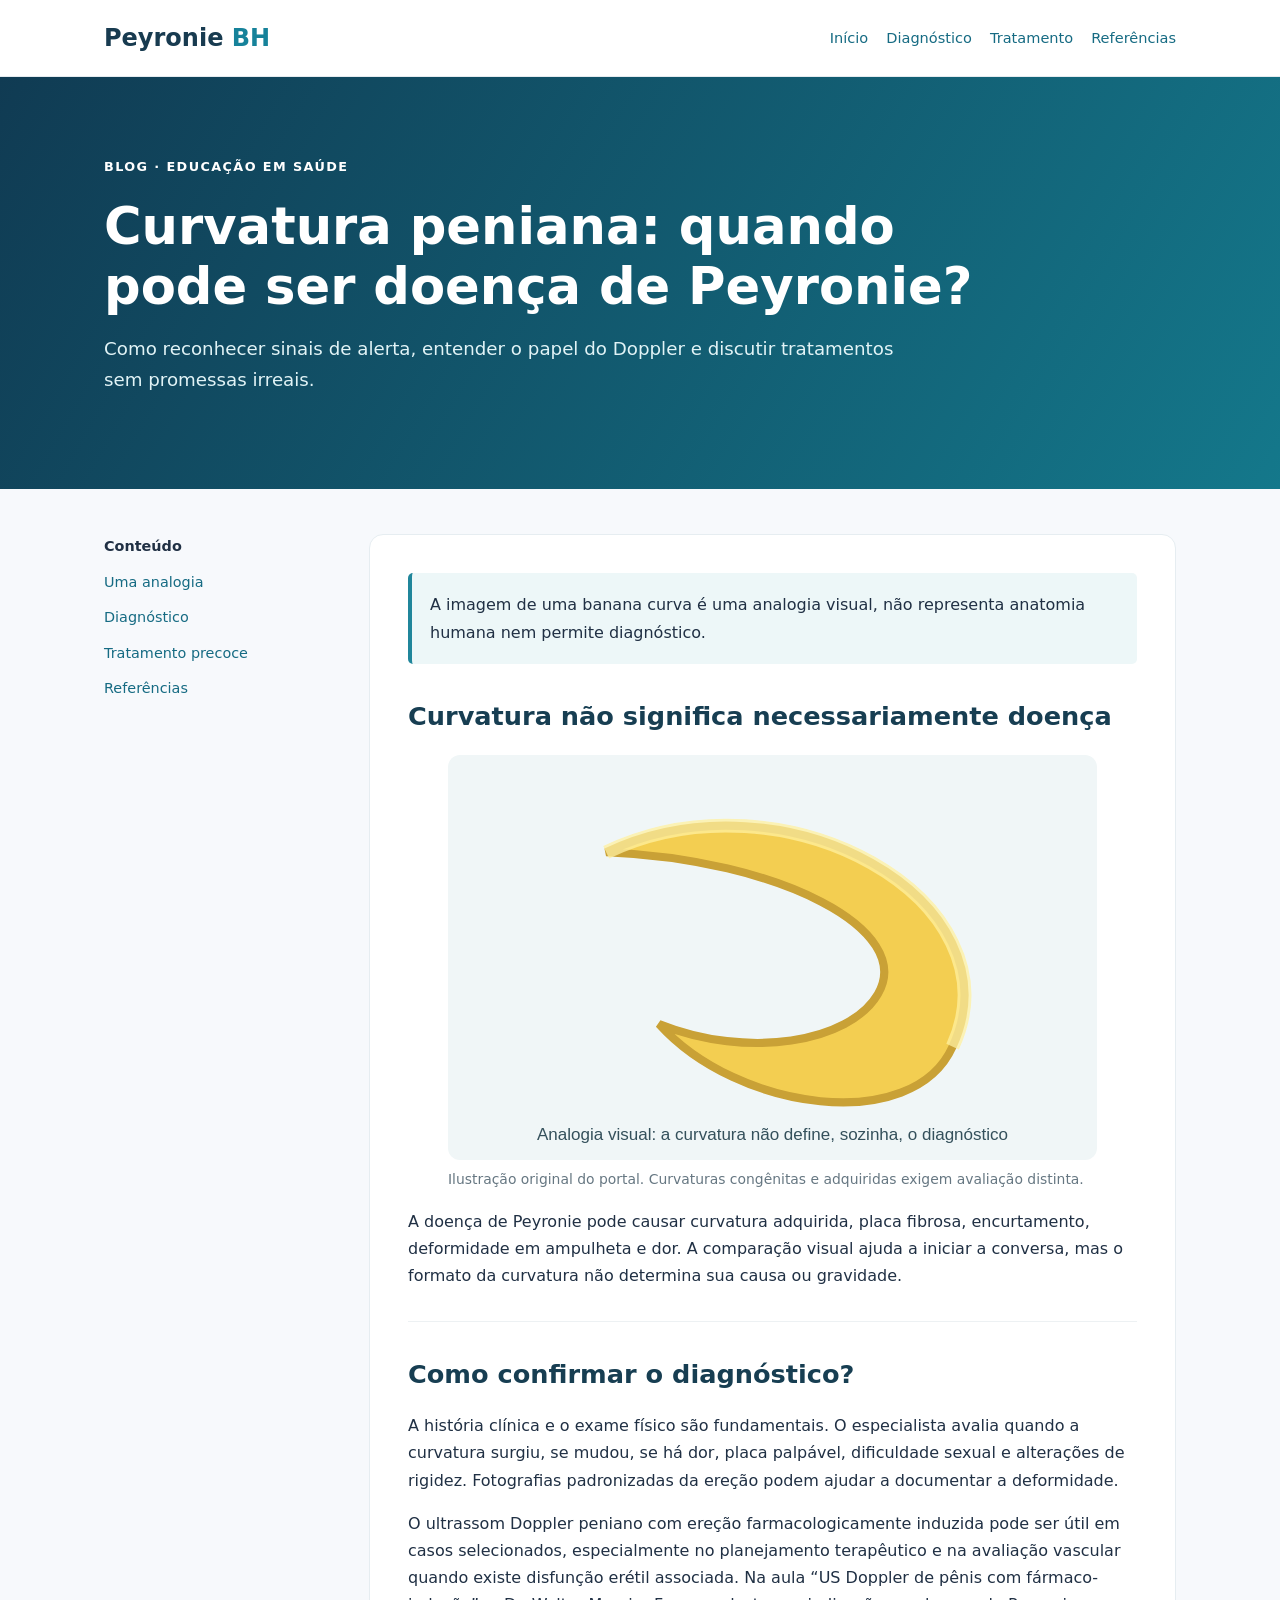
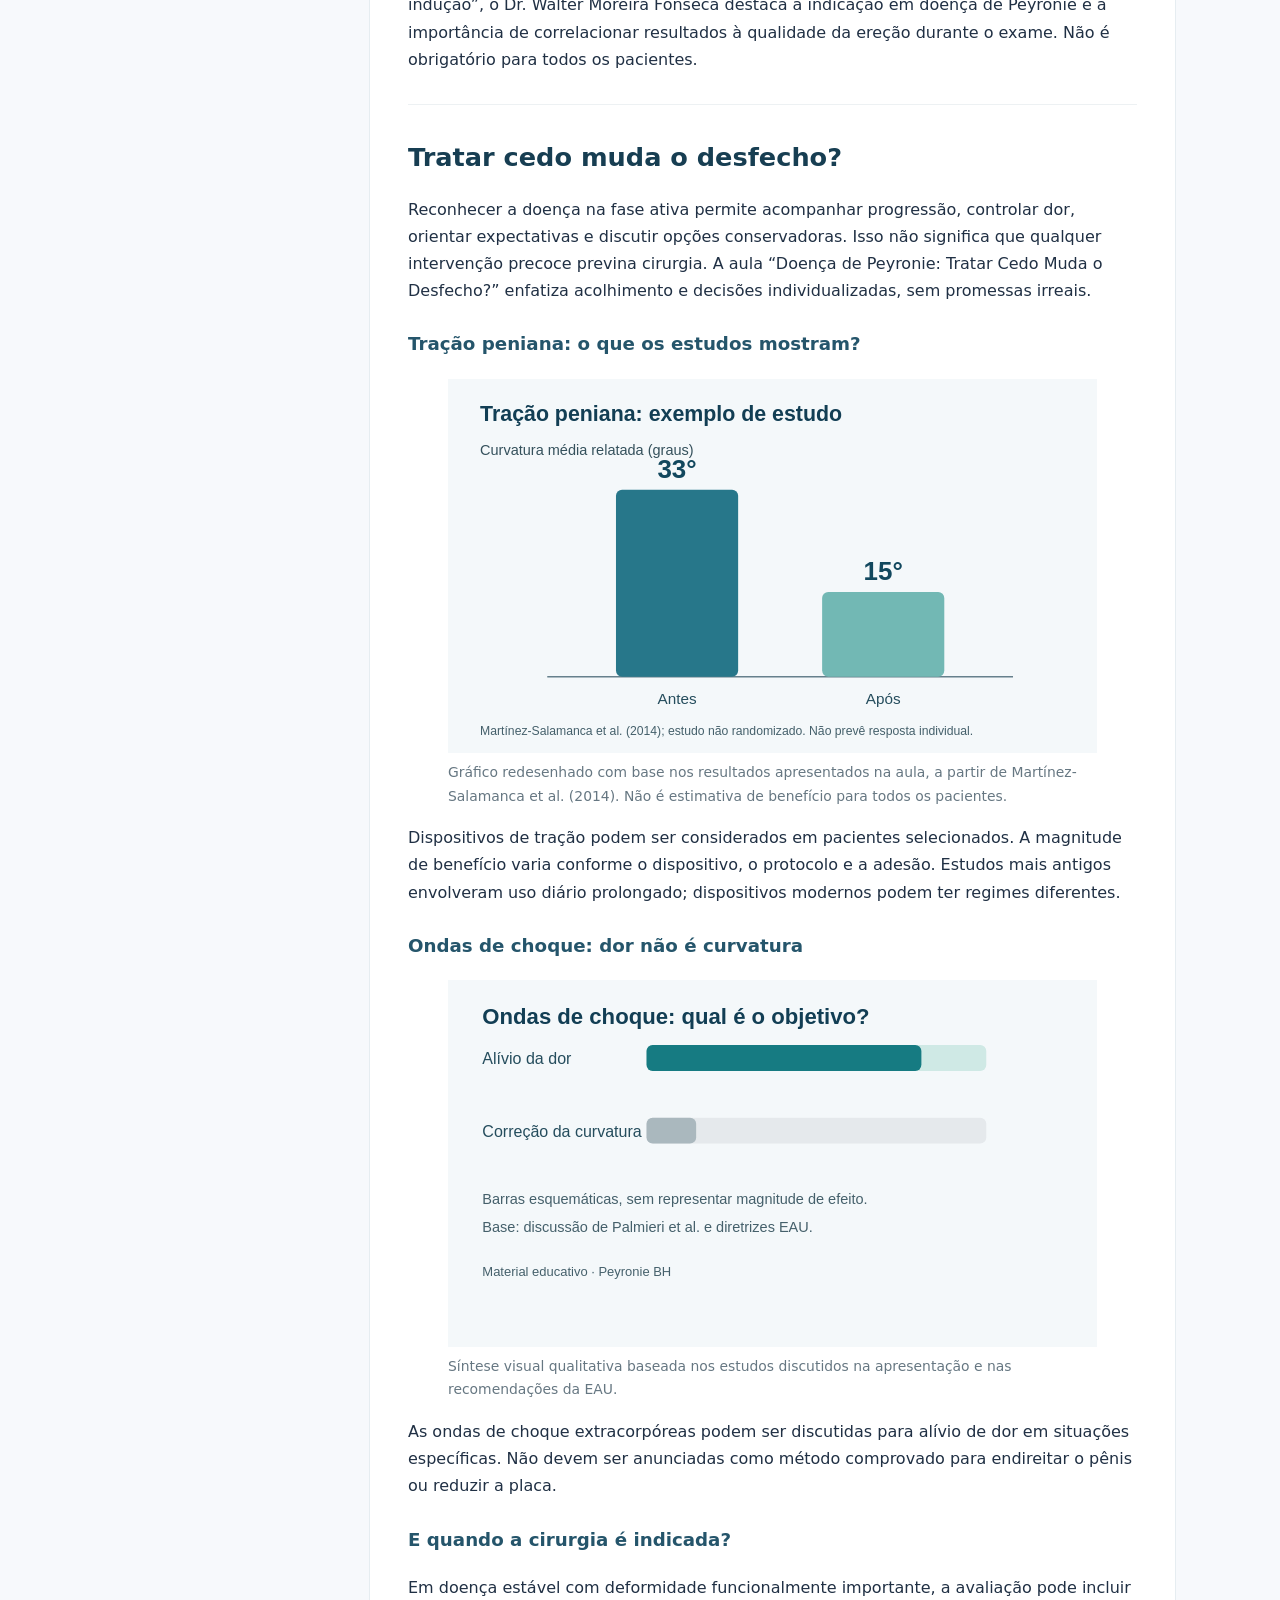
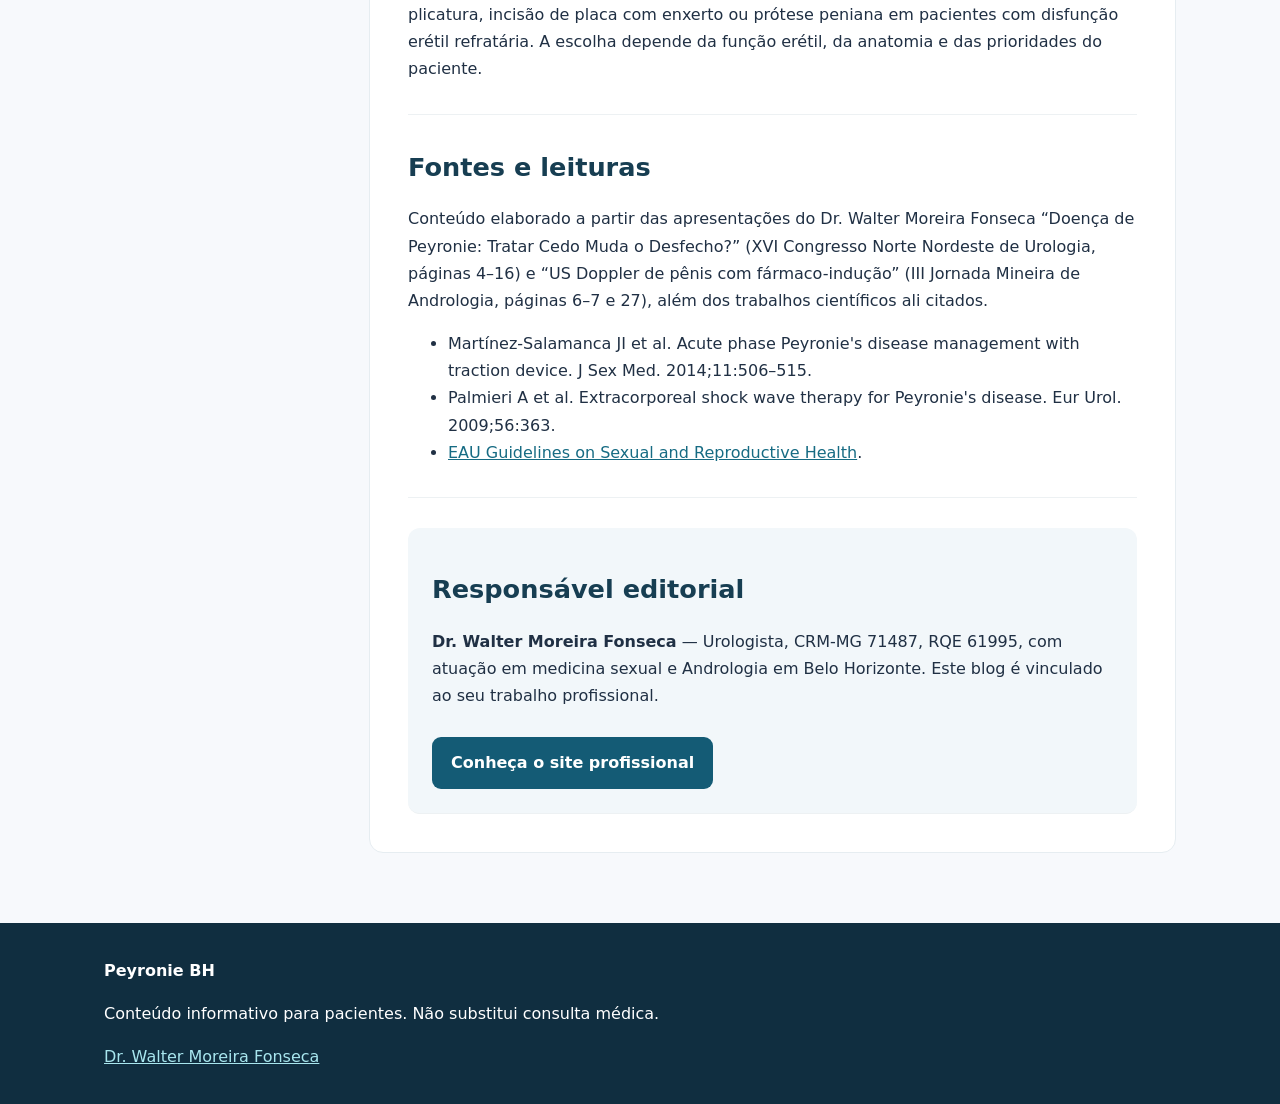
==== blog/curvatura-peniana-peyronie/index.html @ bf027ef2 "Adicionar conteúdo ilustrado Peyronie BH: blog/curvatura-peniana-peyronie/index.html" ====
<!doctype html><html lang="pt-BR"><head><meta charset="utf-8"><meta name="viewport" content="width=device-width,initial-scale=1"><title>Curvatura peniana: quando suspeitar de Peyronie? | Peyronie BH</title><meta name="description" content="Entenda quando a curvatura peniana pode indicar doença de Peyronie, como é o diagnóstico e quais tratamentos têm evidência."><link rel="canonical" href="https://wmfonseca0310-prog.github.io/peyroniebh/blog/curvatura-peniana-peyronie/"><link rel="stylesheet" href="../../style.css"></head><body><header><div class="wrap top"><a class="brand" href="../../">Peyronie <span>BH</span></a><nav><a href="../../">Início</a><a href="#diagnostico">Diagnóstico</a><a href="#tratamento">Tratamento</a><a href="#referencias">Referências</a></nav></div></header><main><section class="hero"><div class="wrap"><span class="eyebrow">BLOG · EDUCAÇÃO EM SAÚDE</span><h1>Curvatura peniana: quando pode ser doença de Peyronie?</h1><p>Como reconhecer sinais de alerta, entender o papel do Doppler e discutir tratamentos sem promessas irreais.</p></div></section><div class="wrap layout"><aside><strong>Conteúdo</strong><a href="#analogia">Uma analogia</a><a href="#diagnostico">Diagnóstico</a><a href="#tratamento">Tratamento precoce</a><a href="#referencias">Referências</a></aside><article><div class="notice">A imagem de uma banana curva é uma analogia visual, não representa anatomia humana nem permite diagnóstico.</div><section id="analogia"><h2>Curvatura não significa necessariamente doença</h2><figure><img style="width:100%;height:auto;border-radius:12px" src="../../assets/curvatura-ilustrativa.svg" alt="Ilustração de banana curva usada como analogia educativa para curvatura peniana" loading="lazy"><figcaption class="muted">Ilustração original do portal. Curvaturas congênitas e adquiridas exigem avaliação distinta.</figcaption></figure><p>A doença de Peyronie pode causar curvatura adquirida, placa fibrosa, encurtamento, deformidade em ampulheta e dor. A comparação visual ajuda a iniciar a conversa, mas o formato da curvatura não determina sua causa ou gravidade.</p></section><section id="diagnostico"><h2>Como confirmar o diagnóstico?</h2><p>A história clínica e o exame físico são fundamentais. O especialista avalia quando a curvatura surgiu, se mudou, se há dor, placa palpável, dificuldade sexual e alterações de rigidez. Fotografias padronizadas da ereção podem ajudar a documentar a deformidade.</p><p>O ultrassom Doppler peniano com ereção farmacologicamente induzida pode ser útil em casos selecionados, especialmente no planejamento terapêutico e na avaliação vascular quando existe disfunção erétil associada. Na aula “US Doppler de pênis com fármaco-indução”, o Dr. Walter Moreira Fonseca destaca a indicação em doença de Peyronie e a importância de correlacionar resultados à qualidade da ereção durante o exame. Não é obrigatório para todos os pacientes.</p></section><section id="tratamento"><h2>Tratar cedo muda o desfecho?</h2><p>Reconhecer a doença na fase ativa permite acompanhar progressão, controlar dor, orientar expectativas e discutir opções conservadoras. Isso não significa que qualquer intervenção precoce previna cirurgia. A aula “Doença de Peyronie: Tratar Cedo Muda o Desfecho?” enfatiza acolhimento e decisões individualizadas, sem promessas irreais.</p><h3>Tração peniana: o que os estudos mostram?</h3><figure><img style="width:100%;height:auto" src="../../assets/grafico-tracao.svg" alt="Gráfico de estudo prospectivo não randomizado: curvatura média de 33 graus antes e 15 graus depois de protocolo de tração" loading="lazy"><figcaption class="muted">Gráfico redesenhado com base nos resultados apresentados na aula, a partir de Martínez-Salamanca et al. (2014). Não é estimativa de benefício para todos os pacientes.</figcaption></figure><p>Dispositivos de tração podem ser considerados em pacientes selecionados. A magnitude de benefício varia conforme o dispositivo, o protocolo e a adesão. Estudos mais antigos envolveram uso diário prolongado; dispositivos modernos podem ter regimes diferentes.</p><h3>Ondas de choque: dor não é curvatura</h3><figure><img style="width:100%;height:auto" src="../../assets/grafico-ondas-choque.svg" alt="Gráfico esquemático destacando evidência para alívio da dor, mas não para correção da curvatura por ondas de choque" loading="lazy"><figcaption class="muted">Síntese visual qualitativa baseada nos estudos discutidos na apresentação e nas recomendações da EAU.</figcaption></figure><p>As ondas de choque extracorpóreas podem ser discutidas para alívio de dor em situações específicas. Não devem ser anunciadas como método comprovado para endireitar o pênis ou reduzir a placa.</p><h3>E quando a cirurgia é indicada?</h3><p>Em doença estável com deformidade funcionalmente importante, a avaliação pode incluir plicatura, incisão de placa com enxerto ou prótese peniana em pacientes com disfunção erétil refratária. A escolha depende da função erétil, da anatomia e das prioridades do paciente.</p></section><section id="referencias"><h2>Fontes e leituras</h2><p>Conteúdo elaborado a partir das apresentações do Dr. Walter Moreira Fonseca “Doença de Peyronie: Tratar Cedo Muda o Desfecho?” (XVI Congresso Norte Nordeste de Urologia, páginas 4–16) e “US Doppler de pênis com fármaco-indução” (III Jornada Mineira de Andrologia, páginas 6–7 e 27), além dos trabalhos científicos ali citados.</p><ul><li>Martínez-Salamanca JI et al. Acute phase Peyronie's disease management with traction device. J Sex Med. 2014;11:506–515.</li><li>Palmieri A et al. Extracorporeal shock wave therapy for Peyronie's disease. Eur Urol. 2009;56:363.</li><li><a href="https://uroweb.org/guidelines/sexual-and-reproductive-health">EAU Guidelines on Sexual and Reproductive Health</a>.</li></ul></section><section class="author"><h2>Responsável editorial</h2><p><strong>Dr. Walter Moreira Fonseca</strong> — Urologista, CRM-MG 71487, RQE 61995, com atuação em medicina sexual e Andrologia em Belo Horizonte. Este blog é vinculado ao seu trabalho profissional.</p><a class="btn" href="https://drwalterfonsecaandrologia.com.br/">Conheça o site profissional</a></section></article></div></main><footer><div class="wrap"><strong>Peyronie BH</strong><p>Conteúdo informativo para pacientes. Não substitui consulta médica.</p><a href="https://drwalterfonsecaandrologia.com.br/">Dr. Walter Moreira Fonseca</a></div></footer></body></html>
---- style.css ----
:root{font-family:Inter,system-ui,-apple-system,Segoe UI,sans-serif;color:#203044;background:#f7f9fc;line-height:1.7}*{box-sizing:border-box}body{margin:0}a{color:#166b83}header{background:white;border-bottom:1px solid #e5ebef;position:sticky;top:0;z-index:3}.wrap{max-width:1120px;margin:auto;padding:0 24px}.top{display:flex;align-items:center;justify-content:space-between;gap:20px;min-height:76px}.brand{font-size:1.5rem;font-weight:800;text-decoration:none;color:#183b50}.brand span{color:#16829a}nav{display:flex;gap:18px;flex-wrap:wrap}nav a{text-decoration:none;font-size:.91rem}.hero{background:linear-gradient(120deg,#103b53,#14788b);color:white;padding:75px 0}.hero .wrap{max-width:1120px}.hero h1{font-size:clamp(2rem,4vw,3.3rem);line-height:1.16;max-width:900px;margin:18px 0}.hero p{max-width:800px;font-size:1.14rem;color:#e1f3f6}.eyebrow{font-size:.8rem;letter-spacing:.11em;font-weight:700}.btn{display:inline-block;background:#fff;color:#12516a;text-decoration:none;padding:12px 19px;border-radius:9px;font-weight:700;margin-top:12px}.layout{display:grid;grid-template-columns:215px minmax(0,1fr);gap:50px;padding-top:45px;padding-bottom:70px}aside{align-self:start;position:sticky;top:100px;display:grid;gap:11px;font-size:.9rem}aside a{text-decoration:none}article{background:white;border:1px solid #e6edf1;border-radius:14px;padding:38px}article section{padding-top:15px;padding-bottom:15px;border-bottom:1px solid #edf1f3}h2{font-size:1.6rem;line-height:1.3;color:#173e52}h3{font-size:1.14rem;color:#25556b;margin-top:25px}.notice{background:#edf7f8;border-left:4px solid #20869b;padding:18px;border-radius:5px}.author{background:#f2f7fa;padding:24px!important;border-radius:12px;margin-top:30px}.author .btn{background:#145b75;color:white}.muted{color:#667782;font-size:.87rem}footer{background:#102e40;color:white;padding:34px 0}footer a{color:#a8e6ee}@media(max-width:760px){nav{gap:9px}nav a{font-size:.8rem}.layout{display:block;padding-top:22px}aside{position:static;display:flex;flex-wrap:wrap;margin-bottom:20px;gap:12px}article{padding:21px}.hero{padding:45px 0}.top{align-items:flex-start;padding-top:15px;padding-bottom:15px;flex-direction:column}}
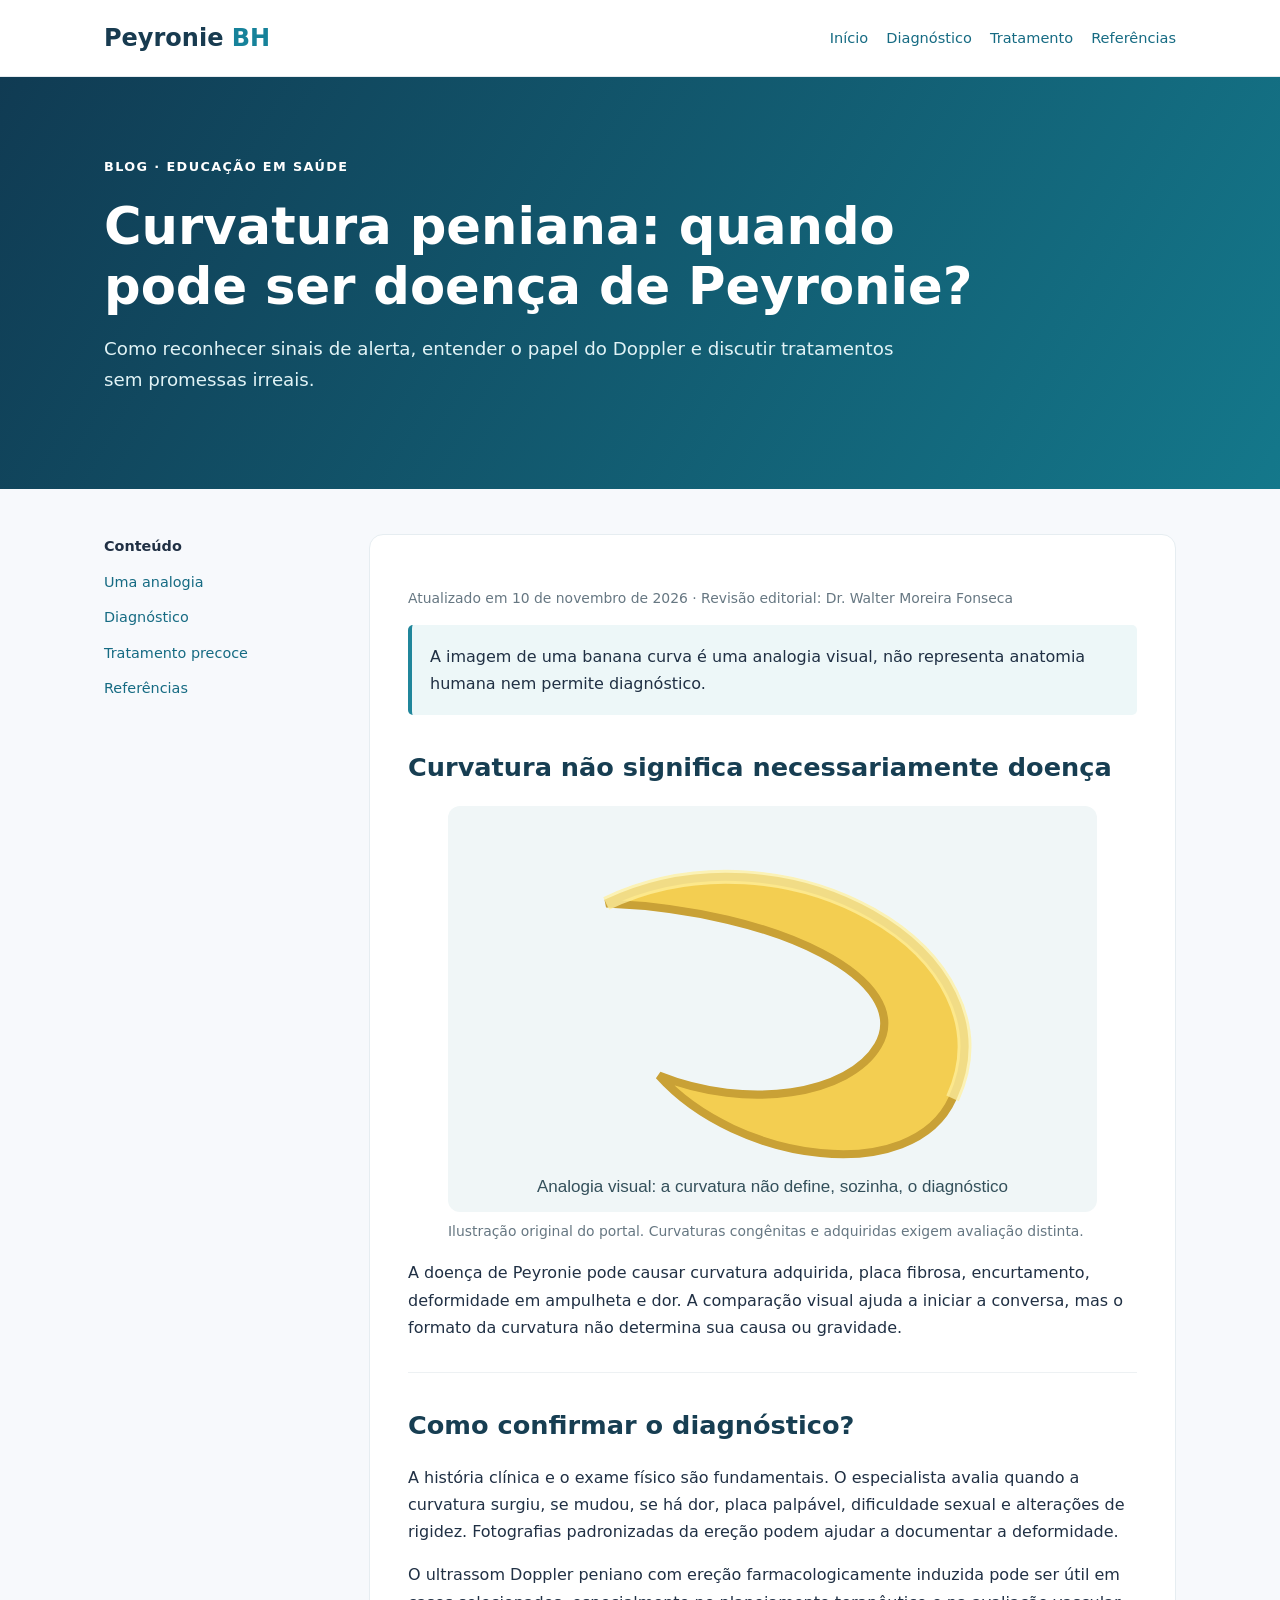
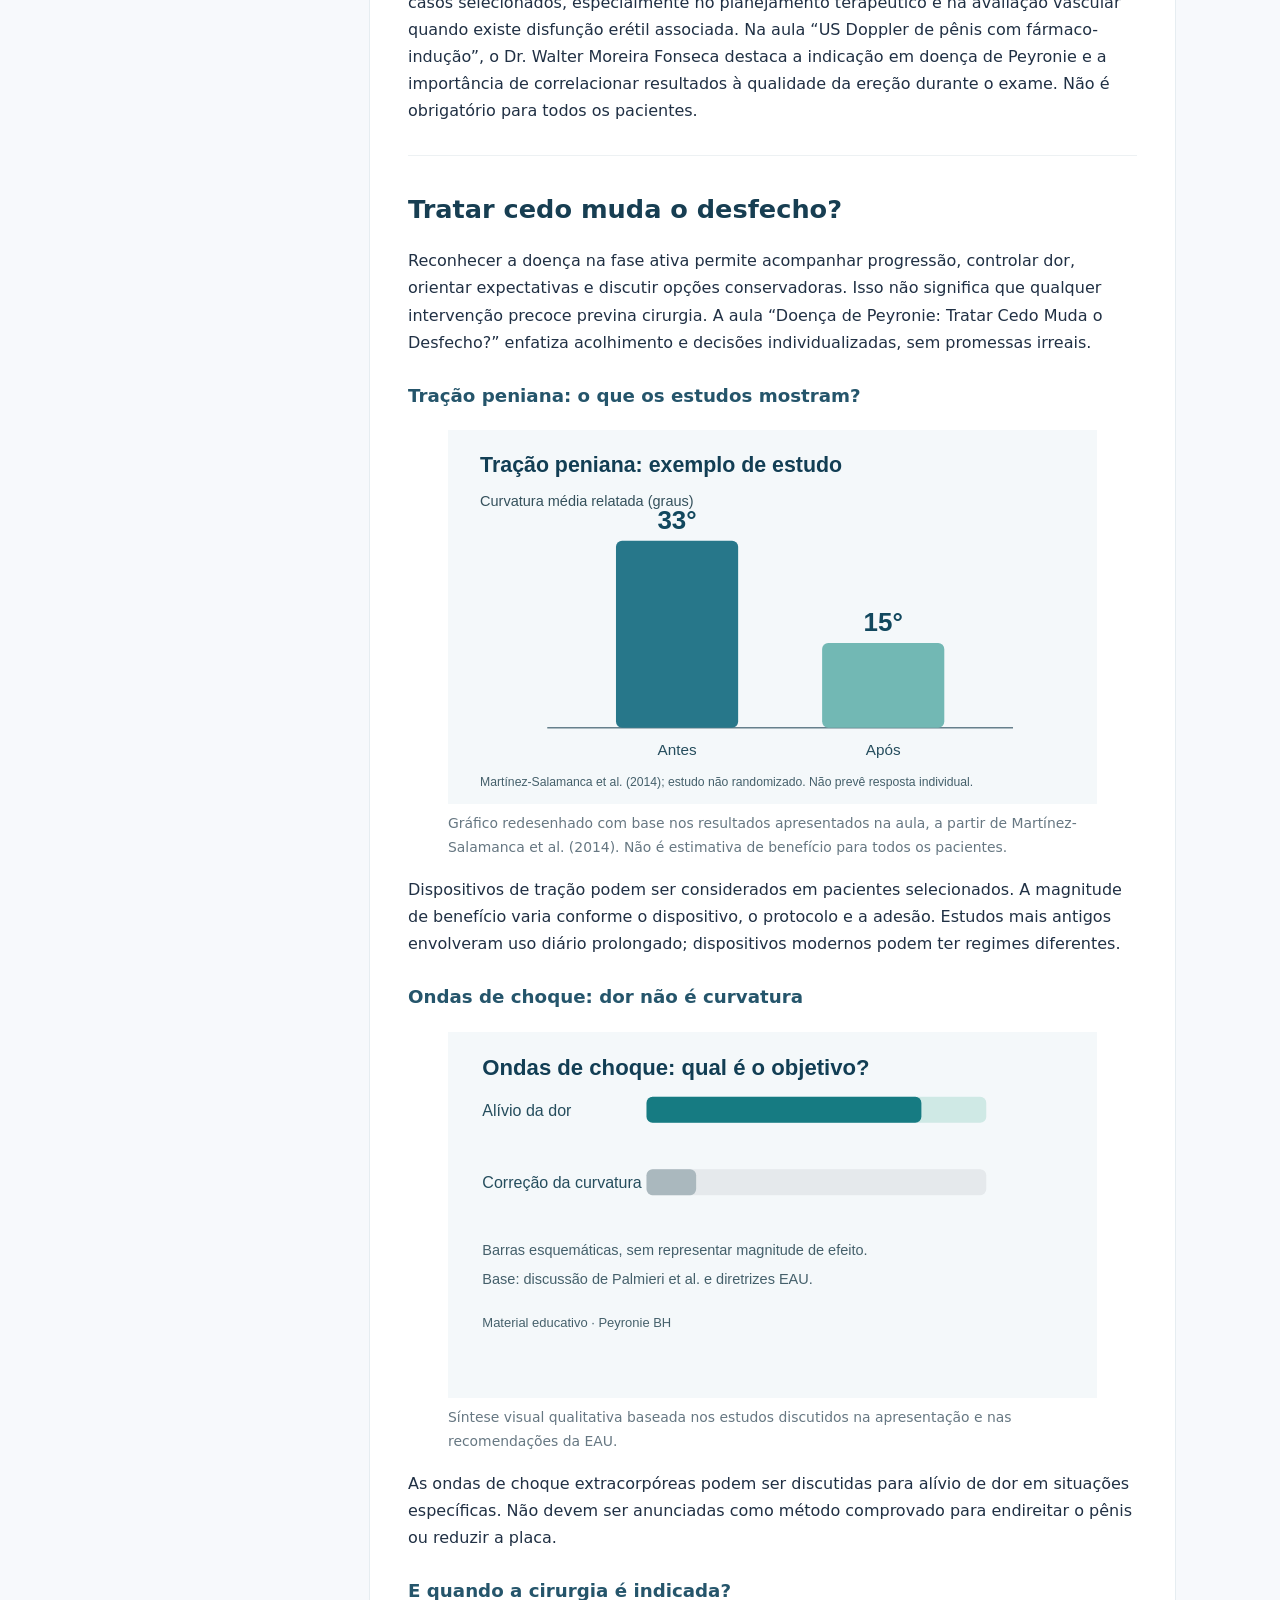
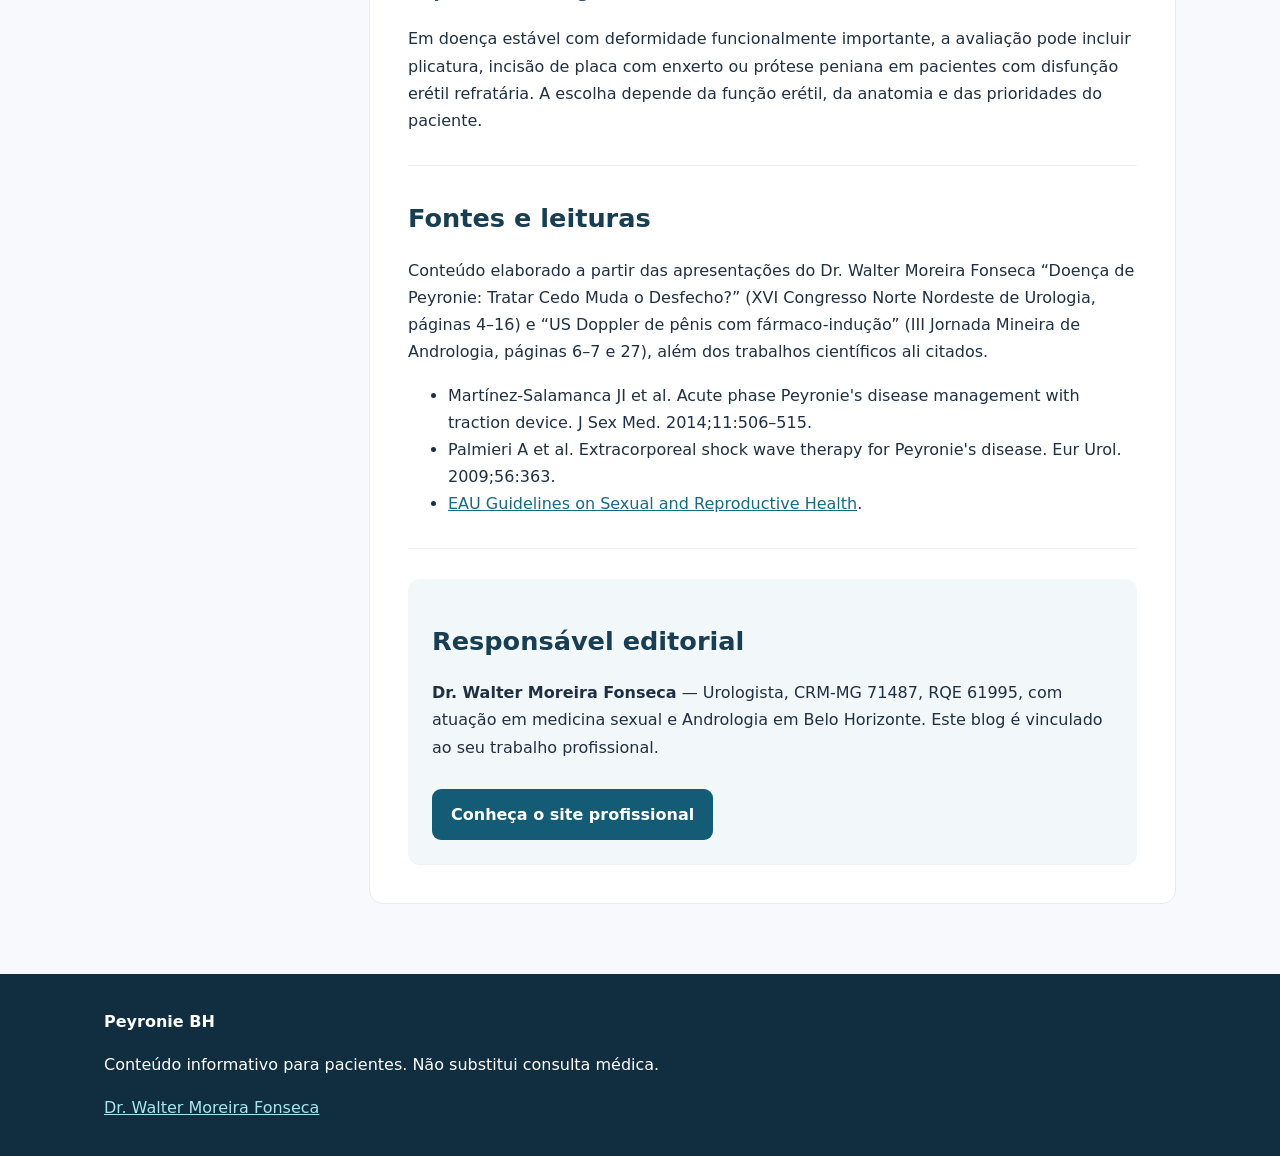
==== commit 255dc587: "Completar metadados, autoria e datas SEO AEO GEO" ====
--- a/blog/curvatura-peniana-peyronie/index.html
+++ b/blog/curvatura-peniana-peyronie/index.html
@@ -1 +1 @@
-<!doctype html><html lang="pt-BR"><head><meta charset="utf-8"><meta name="viewport" content="width=device-width,initial-scale=1"><title>Curvatura peniana: quando suspeitar de Peyronie? | Peyronie BH</title><meta name="description" content="Entenda quando a curvatura peniana pode indicar doença de Peyronie, como é o diagnóstico e quais tratamentos têm evidência."><link rel="canonical" href="https://wmfonseca0310-prog.github.io/peyroniebh/blog/curvatura-peniana-peyronie/"><link rel="stylesheet" href="../../style.css"></head><body><header><div class="wrap top"><a class="brand" href="../../">Peyronie <span>BH</span></a><nav><a href="../../">Início</a><a href="#diagnostico">Diagnóstico</a><a href="#tratamento">Tratamento</a><a href="#referencias">Referências</a></nav></div></header><main><section class="hero"><div class="wrap"><span class="eyebrow">BLOG · EDUCAÇÃO EM SAÚDE</span><h1>Curvatura peniana: quando pode ser doença de Peyronie?</h1><p>Como reconhecer sinais de alerta, entender o papel do Doppler e discutir tratamentos sem promessas irreais.</p></div></section><div class="wrap layout"><aside><strong>Conteúdo</strong><a href="#analogia">Uma analogia</a><a href="#diagnostico">Diagnóstico</a><a href="#tratamento">Tratamento precoce</a><a href="#referencias">Referências</a></aside><article><div class="notice">A imagem de uma banana curva é uma analogia visual, não representa anatomia humana nem permite diagnóstico.</div><section id="analogia"><h2>Curvatura não significa necessariamente doença</h2><figure><img style="width:100%;height:auto;border-radius:12px" src="../../assets/curvatura-ilustrativa.svg" alt="Ilustração de banana curva usada como analogia educativa para curvatura peniana" loading="lazy"><figcaption class="muted">Ilustração original do portal. Curvaturas congênitas e adquiridas exigem avaliação distinta.</figcaption></figure><p>A doença de Peyronie pode causar curvatura adquirida, placa fibrosa, encurtamento, deformidade em ampulheta e dor. A comparação visual ajuda a iniciar a conversa, mas o formato da curvatura não determina sua causa ou gravidade.</p></section><section id="diagnostico"><h2>Como confirmar o diagnóstico?</h2><p>A história clínica e o exame físico são fundamentais. O especialista avalia quando a curvatura surgiu, se mudou, se há dor, placa palpável, dificuldade sexual e alterações de rigidez. Fotografias padronizadas da ereção podem ajudar a documentar a deformidade.</p><p>O ultrassom Doppler peniano com ereção farmacologicamente induzida pode ser útil em casos selecionados, especialmente no planejamento terapêutico e na avaliação vascular quando existe disfunção erétil associada. Na aula “US Doppler de pênis com fármaco-indução”, o Dr. Walter Moreira Fonseca destaca a indicação em doença de Peyronie e a importância de correlacionar resultados à qualidade da ereção durante o exame. Não é obrigatório para todos os pacientes.</p></section><section id="tratamento"><h2>Tratar cedo muda o desfecho?</h2><p>Reconhecer a doença na fase ativa permite acompanhar progressão, controlar dor, orientar expectativas e discutir opções conservadoras. Isso não significa que qualquer intervenção precoce previna cirurgia. A aula “Doença de Peyronie: Tratar Cedo Muda o Desfecho?” enfatiza acolhimento e decisões individualizadas, sem promessas irreais.</p><h3>Tração peniana: o que os estudos mostram?</h3><figure><img style="width:100%;height:auto" src="../../assets/grafico-tracao.svg" alt="Gráfico de estudo prospectivo não randomizado: curvatura média de 33 graus antes e 15 graus depois de protocolo de tração" loading="lazy"><figcaption class="muted">Gráfico redesenhado com base nos resultados apresentados na aula, a partir de Martínez-Salamanca et al. (2014). Não é estimativa de benefício para todos os pacientes.</figcaption></figure><p>Dispositivos de tração podem ser considerados em pacientes selecionados. A magnitude de benefício varia conforme o dispositivo, o protocolo e a adesão. Estudos mais antigos envolveram uso diário prolongado; dispositivos modernos podem ter regimes diferentes.</p><h3>Ondas de choque: dor não é curvatura</h3><figure><img style="width:100%;height:auto" src="../../assets/grafico-ondas-choque.svg" alt="Gráfico esquemático destacando evidência para alívio da dor, mas não para correção da curvatura por ondas de choque" loading="lazy"><figcaption class="muted">Síntese visual qualitativa baseada nos estudos discutidos na apresentação e nas recomendações da EAU.</figcaption></figure><p>As ondas de choque extracorpóreas podem ser discutidas para alívio de dor em situações específicas. Não devem ser anunciadas como método comprovado para endireitar o pênis ou reduzir a placa.</p><h3>E quando a cirurgia é indicada?</h3><p>Em doença estável com deformidade funcionalmente importante, a avaliação pode incluir plicatura, incisão de placa com enxerto ou prótese peniana em pacientes com disfunção erétil refratária. A escolha depende da função erétil, da anatomia e das prioridades do paciente.</p></section><section id="referencias"><h2>Fontes e leituras</h2><p>Conteúdo elaborado a partir das apresentações do Dr. Walter Moreira Fonseca “Doença de Peyronie: Tratar Cedo Muda o Desfecho?” (XVI Congresso Norte Nordeste de Urologia, páginas 4–16) e “US Doppler de pênis com fármaco-indução” (III Jornada Mineira de Andrologia, páginas 6–7 e 27), além dos trabalhos científicos ali citados.</p><ul><li>Martínez-Salamanca JI et al. Acute phase Peyronie's disease management with traction device. J Sex Med. 2014;11:506–515.</li><li>Palmieri A et al. Extracorporeal shock wave therapy for Peyronie's disease. Eur Urol. 2009;56:363.</li><li><a href="https://uroweb.org/guidelines/sexual-and-reproductive-health">EAU Guidelines on Sexual and Reproductive Health</a>.</li></ul></section><section class="author"><h2>Responsável editorial</h2><p><strong>Dr. Walter Moreira Fonseca</strong> — Urologista, CRM-MG 71487, RQE 61995, com atuação em medicina sexual e Andrologia em Belo Horizonte. Este blog é vinculado ao seu trabalho profissional.</p><a class="btn" href="https://drwalterfonsecaandrologia.com.br/">Conheça o site profissional</a></section></article></div></main><footer><div class="wrap"><strong>Peyronie BH</strong><p>Conteúdo informativo para pacientes. Não substitui consulta médica.</p><a href="https://drwalterfonsecaandrologia.com.br/">Dr. Walter Moreira Fonseca</a></div></footer></body></html>+<!doctype html><html lang="pt-BR"><head><meta charset="utf-8"><meta name="viewport" content="width=device-width,initial-scale=1"><title>Curvatura peniana: quando suspeitar de Peyronie? | Peyronie BH</title><meta name="description" content="Entenda quando a curvatura peniana pode indicar doença de Peyronie, como é o diagnóstico e quais tratamentos têm evidência."><link rel="canonical" href="https://wmfonseca0310-prog.github.io/peyroniebh/blog/curvatura-peniana-peyronie/"><link rel="stylesheet" href="../../style.css"><script type="application/ld+json">{"@context":"https://schema.org","@type":"BlogPosting","headline":"Curvatura peniana: quando pode ser doença de Peyronie?","mainEntityOfPage":"https://wmfonseca0310-prog.github.io/peyroniebh/blog/curvatura-peniana-peyronie/","inLanguage":"pt-BR","author":{"@type":"Person","name":"Dr. Walter Moreira Fonseca","url":"https://drwalterfonsecaandrologia.com.br/"},"publisher":{"@type":"Person","name":"Dr. Walter Moreira Fonseca"},"dateModified":"2026-11-10","description":"Guia sobre curvatura peniana e doença de Peyronie, com diagnóstico, tração e ondas de choque."}</script><meta property="og:description" content="Informação médica sobre doença de Peyronie, diagnóstico e opções de tratamento."><meta name="theme-color" content="#103b53"></head><body><header><div class="wrap top"><a class="brand" href="../../">Peyronie <span>BH</span></a><nav><a href="../../">Início</a><a href="#diagnostico">Diagnóstico</a><a href="#tratamento">Tratamento</a><a href="#referencias">Referências</a></nav></div></header><main><section class="hero"><div class="wrap"><span class="eyebrow">BLOG · EDUCAÇÃO EM SAÚDE</span><h1>Curvatura peniana: quando pode ser doença de Peyronie?</h1><p>Como reconhecer sinais de alerta, entender o papel do Doppler e discutir tratamentos sem promessas irreais.</p></div></section><div class="wrap layout"><aside><strong>Conteúdo</strong><a href="#analogia">Uma analogia</a><a href="#diagnostico">Diagnóstico</a><a href="#tratamento">Tratamento precoce</a><a href="#referencias">Referências</a></aside><article><p class="muted">Atualizado em <time datetime="2026-11-10">10 de novembro de 2026</time> · Revisão editorial: Dr. Walter Moreira Fonseca</p><div class="notice">A imagem de uma banana curva é uma analogia visual, não representa anatomia humana nem permite diagnóstico.</div><section id="analogia"><h2>Curvatura não significa necessariamente doença</h2><figure><img style="width:100%;height:auto;border-radius:12px" src="../../assets/curvatura-ilustrativa.svg" alt="Ilustração de banana curva usada como analogia educativa para curvatura peniana" loading="lazy"><figcaption class="muted">Ilustração original do portal. Curvaturas congênitas e adquiridas exigem avaliação distinta.</figcaption></figure><p>A doença de Peyronie pode causar curvatura adquirida, placa fibrosa, encurtamento, deformidade em ampulheta e dor. A comparação visual ajuda a iniciar a conversa, mas o formato da curvatura não determina sua causa ou gravidade.</p></section><section id="diagnostico"><h2>Como confirmar o diagnóstico?</h2><p>A história clínica e o exame físico são fundamentais. O especialista avalia quando a curvatura surgiu, se mudou, se há dor, placa palpável, dificuldade sexual e alterações de rigidez. Fotografias padronizadas da ereção podem ajudar a documentar a deformidade.</p><p>O ultrassom Doppler peniano com ereção farmacologicamente induzida pode ser útil em casos selecionados, especialmente no planejamento terapêutico e na avaliação vascular quando existe disfunção erétil associada. Na aula “US Doppler de pênis com fármaco-indução”, o Dr. Walter Moreira Fonseca destaca a indicação em doença de Peyronie e a importância de correlacionar resultados à qualidade da ereção durante o exame. Não é obrigatório para todos os pacientes.</p></section><section id="tratamento"><h2>Tratar cedo muda o desfecho?</h2><p>Reconhecer a doença na fase ativa permite acompanhar progressão, controlar dor, orientar expectativas e discutir opções conservadoras. Isso não significa que qualquer intervenção precoce previna cirurgia. A aula “Doença de Peyronie: Tratar Cedo Muda o Desfecho?” enfatiza acolhimento e decisões individualizadas, sem promessas irreais.</p><h3>Tração peniana: o que os estudos mostram?</h3><figure><img style="width:100%;height:auto" src="../../assets/grafico-tracao.svg" alt="Gráfico de estudo prospectivo não randomizado: curvatura média de 33 graus antes e 15 graus depois de protocolo de tração" loading="lazy"><figcaption class="muted">Gráfico redesenhado com base nos resultados apresentados na aula, a partir de Martínez-Salamanca et al. (2014). Não é estimativa de benefício para todos os pacientes.</figcaption></figure><p>Dispositivos de tração podem ser considerados em pacientes selecionados. A magnitude de benefício varia conforme o dispositivo, o protocolo e a adesão. Estudos mais antigos envolveram uso diário prolongado; dispositivos modernos podem ter regimes diferentes.</p><h3>Ondas de choque: dor não é curvatura</h3><figure><img style="width:100%;height:auto" src="../../assets/grafico-ondas-choque.svg" alt="Gráfico esquemático destacando evidência para alívio da dor, mas não para correção da curvatura por ondas de choque" loading="lazy"><figcaption class="muted">Síntese visual qualitativa baseada nos estudos discutidos na apresentação e nas recomendações da EAU.</figcaption></figure><p>As ondas de choque extracorpóreas podem ser discutidas para alívio de dor em situações específicas. Não devem ser anunciadas como método comprovado para endireitar o pênis ou reduzir a placa.</p><h3>E quando a cirurgia é indicada?</h3><p>Em doença estável com deformidade funcionalmente importante, a avaliação pode incluir plicatura, incisão de placa com enxerto ou prótese peniana em pacientes com disfunção erétil refratária. A escolha depende da função erétil, da anatomia e das prioridades do paciente.</p></section><section id="referencias"><h2>Fontes e leituras</h2><p>Conteúdo elaborado a partir das apresentações do Dr. Walter Moreira Fonseca “Doença de Peyronie: Tratar Cedo Muda o Desfecho?” (XVI Congresso Norte Nordeste de Urologia, páginas 4–16) e “US Doppler de pênis com fármaco-indução” (III Jornada Mineira de Andrologia, páginas 6–7 e 27), além dos trabalhos científicos ali citados.</p><ul><li>Martínez-Salamanca JI et al. Acute phase Peyronie's disease management with traction device. J Sex Med. 2014;11:506–515.</li><li>Palmieri A et al. Extracorporeal shock wave therapy for Peyronie's disease. Eur Urol. 2009;56:363.</li><li><a href="https://uroweb.org/guidelines/sexual-and-reproductive-health">EAU Guidelines on Sexual and Reproductive Health</a>.</li></ul></section><section class="author"><h2>Responsável editorial</h2><p><strong>Dr. Walter Moreira Fonseca</strong> — Urologista, CRM-MG 71487, RQE 61995, com atuação em medicina sexual e Andrologia em Belo Horizonte. Este blog é vinculado ao seu trabalho profissional.</p><a class="btn" href="https://drwalterfonsecaandrologia.com.br/">Conheça o site profissional</a></section></article></div></main><footer><div class="wrap"><strong>Peyronie BH</strong><p>Conteúdo informativo para pacientes. Não substitui consulta médica.</p><a href="https://drwalterfonsecaandrologia.com.br/">Dr. Walter Moreira Fonseca</a></div></footer></body></html>
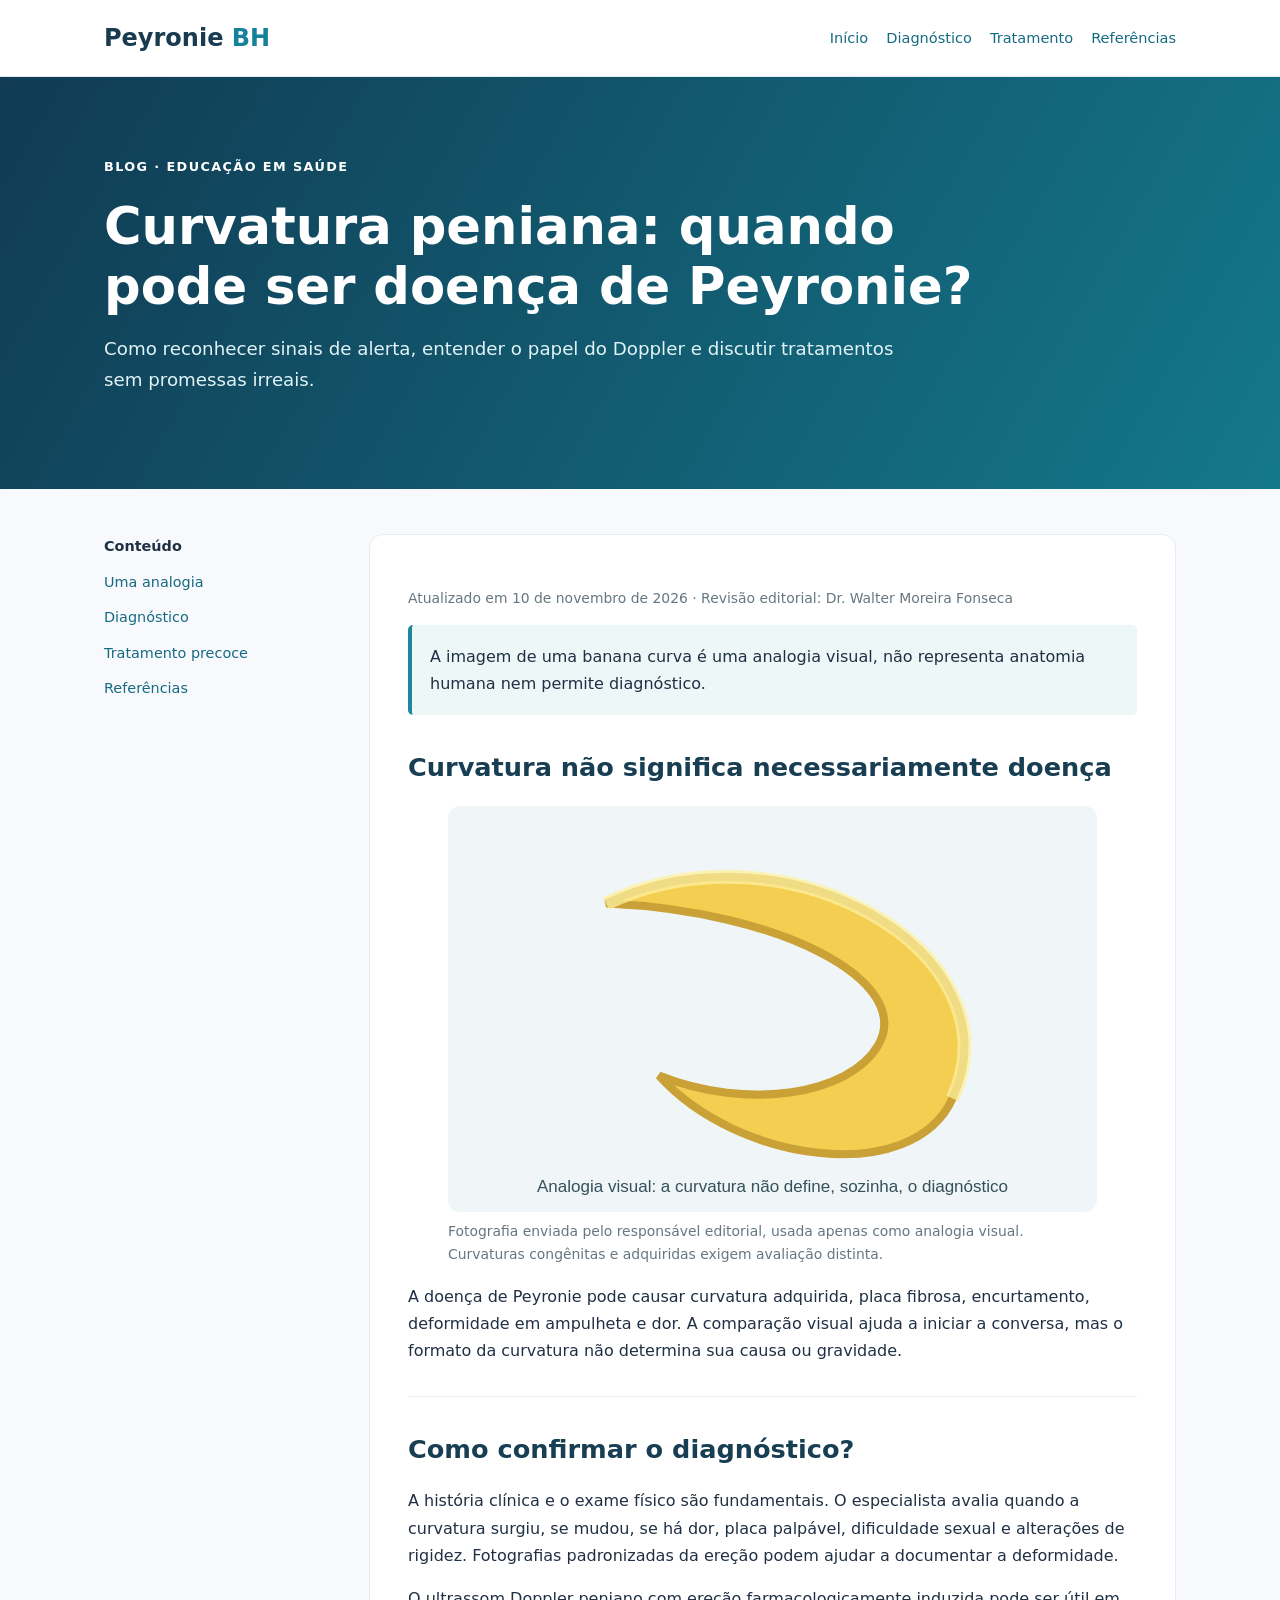
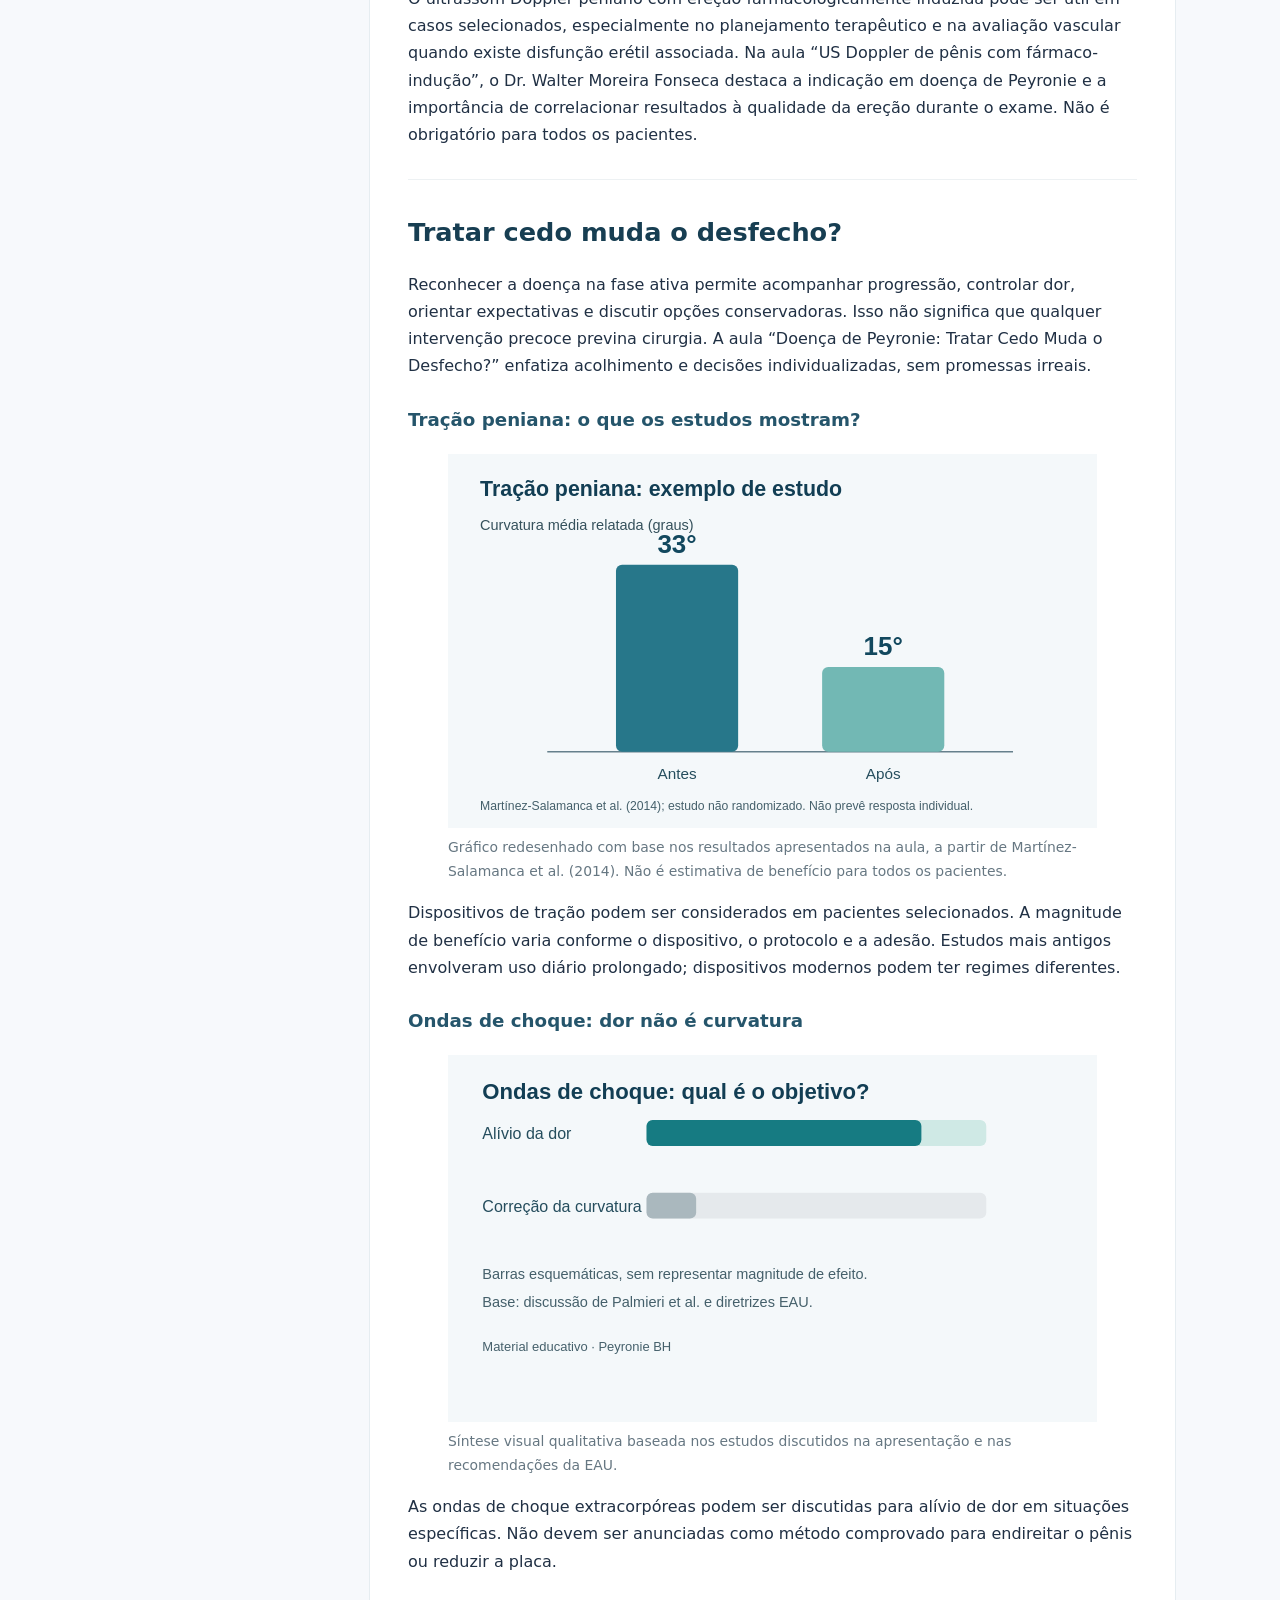
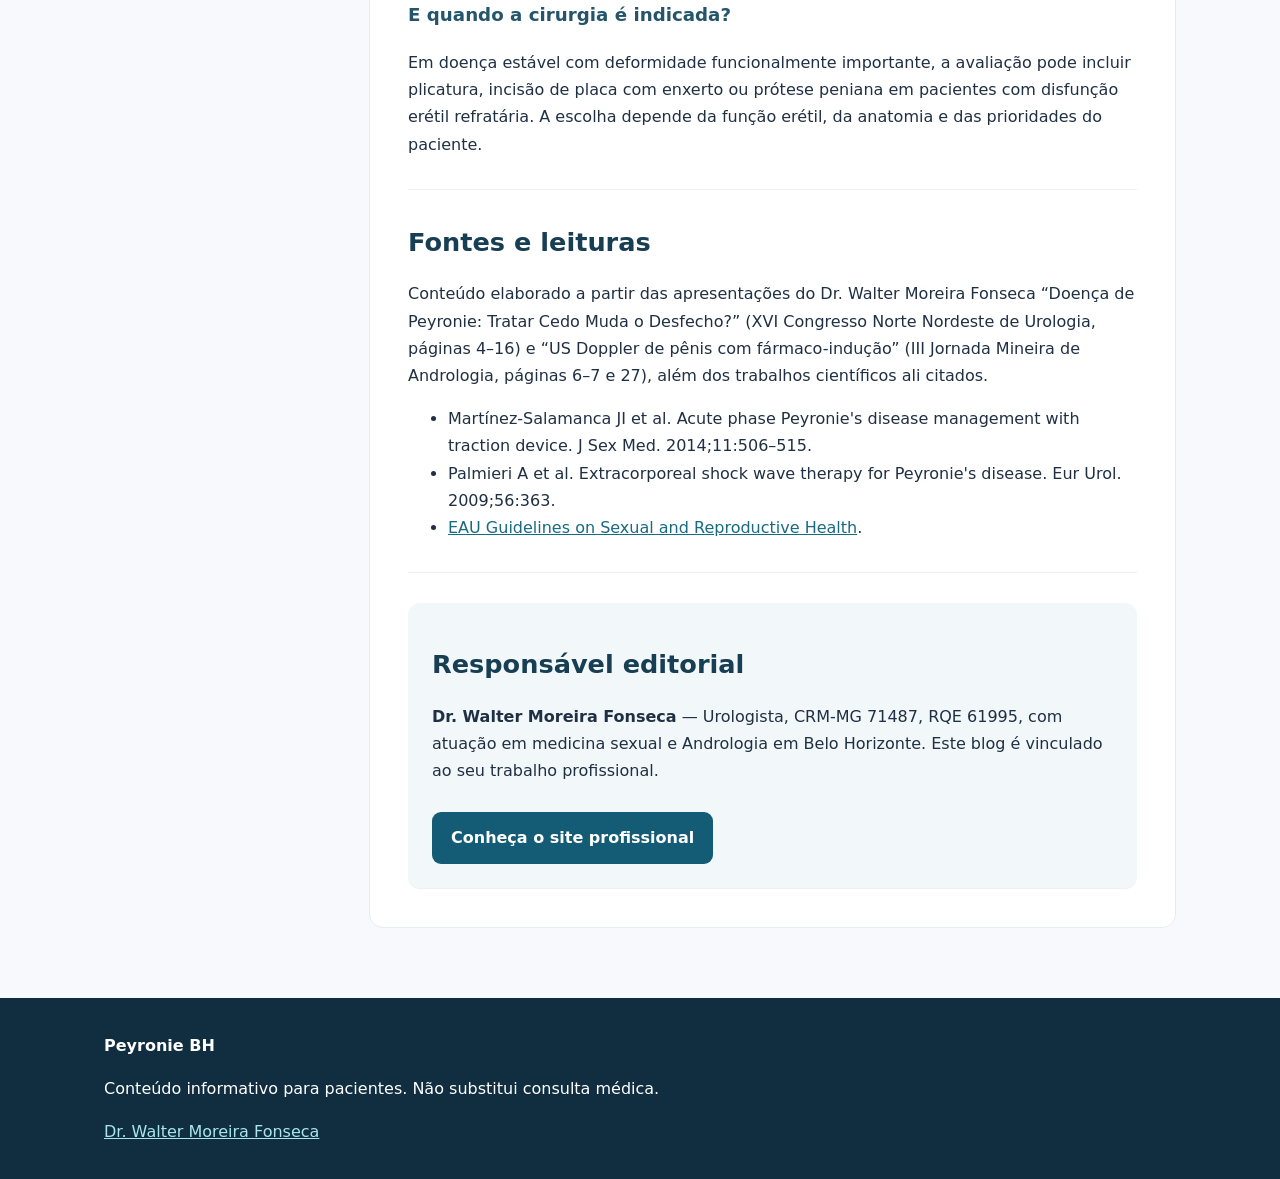
==== commit e5cc3457: "Preparar substituição por fotografia original com fallback até upload" ====
--- a/blog/curvatura-peniana-peyronie/index.html
+++ b/blog/curvatura-peniana-peyronie/index.html
@@ -1 +1 @@
-<!doctype html><html lang="pt-BR"><head><meta charset="utf-8"><meta name="viewport" content="width=device-width,initial-scale=1"><title>Curvatura peniana: quando suspeitar de Peyronie? | Peyronie BH</title><meta name="description" content="Entenda quando a curvatura peniana pode indicar doença de Peyronie, como é o diagnóstico e quais tratamentos têm evidência."><link rel="canonical" href="https://wmfonseca0310-prog.github.io/peyroniebh/blog/curvatura-peniana-peyronie/"><link rel="stylesheet" href="../../style.css"><script type="application/ld+json">{"@context":"https://schema.org","@type":"BlogPosting","headline":"Curvatura peniana: quando pode ser doença de Peyronie?","mainEntityOfPage":"https://wmfonseca0310-prog.github.io/peyroniebh/blog/curvatura-peniana-peyronie/","inLanguage":"pt-BR","author":{"@type":"Person","name":"Dr. Walter Moreira Fonseca","url":"https://drwalterfonsecaandrologia.com.br/"},"publisher":{"@type":"Person","name":"Dr. Walter Moreira Fonseca"},"dateModified":"2026-11-10","description":"Guia sobre curvatura peniana e doença de Peyronie, com diagnóstico, tração e ondas de choque."}</script><meta property="og:description" content="Informação médica sobre doença de Peyronie, diagnóstico e opções de tratamento."><meta name="theme-color" content="#103b53"></head><body><header><div class="wrap top"><a class="brand" href="../../">Peyronie <span>BH</span></a><nav><a href="../../">Início</a><a href="#diagnostico">Diagnóstico</a><a href="#tratamento">Tratamento</a><a href="#referencias">Referências</a></nav></div></header><main><section class="hero"><div class="wrap"><span class="eyebrow">BLOG · EDUCAÇÃO EM SAÚDE</span><h1>Curvatura peniana: quando pode ser doença de Peyronie?</h1><p>Como reconhecer sinais de alerta, entender o papel do Doppler e discutir tratamentos sem promessas irreais.</p></div></section><div class="wrap layout"><aside><strong>Conteúdo</strong><a href="#analogia">Uma analogia</a><a href="#diagnostico">Diagnóstico</a><a href="#tratamento">Tratamento precoce</a><a href="#referencias">Referências</a></aside><article><p class="muted">Atualizado em <time datetime="2026-11-10">10 de novembro de 2026</time> · Revisão editorial: Dr. Walter Moreira Fonseca</p><div class="notice">A imagem de uma banana curva é uma analogia visual, não representa anatomia humana nem permite diagnóstico.</div><section id="analogia"><h2>Curvatura não significa necessariamente doença</h2><figure><img style="width:100%;height:auto;border-radius:12px" src="../../assets/curvatura-ilustrativa.svg" alt="Ilustração de banana curva usada como analogia educativa para curvatura peniana" loading="lazy"><figcaption class="muted">Ilustração original do portal. Curvaturas congênitas e adquiridas exigem avaliação distinta.</figcaption></figure><p>A doença de Peyronie pode causar curvatura adquirida, placa fibrosa, encurtamento, deformidade em ampulheta e dor. A comparação visual ajuda a iniciar a conversa, mas o formato da curvatura não determina sua causa ou gravidade.</p></section><section id="diagnostico"><h2>Como confirmar o diagnóstico?</h2><p>A história clínica e o exame físico são fundamentais. O especialista avalia quando a curvatura surgiu, se mudou, se há dor, placa palpável, dificuldade sexual e alterações de rigidez. Fotografias padronizadas da ereção podem ajudar a documentar a deformidade.</p><p>O ultrassom Doppler peniano com ereção farmacologicamente induzida pode ser útil em casos selecionados, especialmente no planejamento terapêutico e na avaliação vascular quando existe disfunção erétil associada. Na aula “US Doppler de pênis com fármaco-indução”, o Dr. Walter Moreira Fonseca destaca a indicação em doença de Peyronie e a importância de correlacionar resultados à qualidade da ereção durante o exame. Não é obrigatório para todos os pacientes.</p></section><section id="tratamento"><h2>Tratar cedo muda o desfecho?</h2><p>Reconhecer a doença na fase ativa permite acompanhar progressão, controlar dor, orientar expectativas e discutir opções conservadoras. Isso não significa que qualquer intervenção precoce previna cirurgia. A aula “Doença de Peyronie: Tratar Cedo Muda o Desfecho?” enfatiza acolhimento e decisões individualizadas, sem promessas irreais.</p><h3>Tração peniana: o que os estudos mostram?</h3><figure><img style="width:100%;height:auto" src="../../assets/grafico-tracao.svg" alt="Gráfico de estudo prospectivo não randomizado: curvatura média de 33 graus antes e 15 graus depois de protocolo de tração" loading="lazy"><figcaption class="muted">Gráfico redesenhado com base nos resultados apresentados na aula, a partir de Martínez-Salamanca et al. (2014). Não é estimativa de benefício para todos os pacientes.</figcaption></figure><p>Dispositivos de tração podem ser considerados em pacientes selecionados. A magnitude de benefício varia conforme o dispositivo, o protocolo e a adesão. Estudos mais antigos envolveram uso diário prolongado; dispositivos modernos podem ter regimes diferentes.</p><h3>Ondas de choque: dor não é curvatura</h3><figure><img style="width:100%;height:auto" src="../../assets/grafico-ondas-choque.svg" alt="Gráfico esquemático destacando evidência para alívio da dor, mas não para correção da curvatura por ondas de choque" loading="lazy"><figcaption class="muted">Síntese visual qualitativa baseada nos estudos discutidos na apresentação e nas recomendações da EAU.</figcaption></figure><p>As ondas de choque extracorpóreas podem ser discutidas para alívio de dor em situações específicas. Não devem ser anunciadas como método comprovado para endireitar o pênis ou reduzir a placa.</p><h3>E quando a cirurgia é indicada?</h3><p>Em doença estável com deformidade funcionalmente importante, a avaliação pode incluir plicatura, incisão de placa com enxerto ou prótese peniana em pacientes com disfunção erétil refratária. A escolha depende da função erétil, da anatomia e das prioridades do paciente.</p></section><section id="referencias"><h2>Fontes e leituras</h2><p>Conteúdo elaborado a partir das apresentações do Dr. Walter Moreira Fonseca “Doença de Peyronie: Tratar Cedo Muda o Desfecho?” (XVI Congresso Norte Nordeste de Urologia, páginas 4–16) e “US Doppler de pênis com fármaco-indução” (III Jornada Mineira de Andrologia, páginas 6–7 e 27), além dos trabalhos científicos ali citados.</p><ul><li>Martínez-Salamanca JI et al. Acute phase Peyronie's disease management with traction device. J Sex Med. 2014;11:506–515.</li><li>Palmieri A et al. Extracorporeal shock wave therapy for Peyronie's disease. Eur Urol. 2009;56:363.</li><li><a href="https://uroweb.org/guidelines/sexual-and-reproductive-health">EAU Guidelines on Sexual and Reproductive Health</a>.</li></ul></section><section class="author"><h2>Responsável editorial</h2><p><strong>Dr. Walter Moreira Fonseca</strong> — Urologista, CRM-MG 71487, RQE 61995, com atuação em medicina sexual e Andrologia em Belo Horizonte. Este blog é vinculado ao seu trabalho profissional.</p><a class="btn" href="https://drwalterfonsecaandrologia.com.br/">Conheça o site profissional</a></section></article></div></main><footer><div class="wrap"><strong>Peyronie BH</strong><p>Conteúdo informativo para pacientes. Não substitui consulta médica.</p><a href="https://drwalterfonsecaandrologia.com.br/">Dr. Walter Moreira Fonseca</a></div></footer></body></html>+<!doctype html><html lang="pt-BR"><head><meta charset="utf-8"><meta name="viewport" content="width=device-width,initial-scale=1"><title>Curvatura peniana: quando suspeitar de Peyronie? | Peyronie BH</title><meta name="description" content="Entenda quando a curvatura peniana pode indicar doença de Peyronie, como é o diagnóstico e quais tratamentos têm evidência."><link rel="canonical" href="https://wmfonseca0310-prog.github.io/peyroniebh/blog/curvatura-peniana-peyronie/"><link rel="stylesheet" href="../../style.css"><script type="application/ld+json">{"@context":"https://schema.org","@type":"BlogPosting","headline":"Curvatura peniana: quando pode ser doença de Peyronie?","mainEntityOfPage":"https://wmfonseca0310-prog.github.io/peyroniebh/blog/curvatura-peniana-peyronie/","inLanguage":"pt-BR","author":{"@type":"Person","name":"Dr. Walter Moreira Fonseca","url":"https://drwalterfonsecaandrologia.com.br/"},"publisher":{"@type":"Person","name":"Dr. Walter Moreira Fonseca"},"dateModified":"2026-11-10","description":"Guia sobre curvatura peniana e doença de Peyronie, com diagnóstico, tração e ondas de choque."}</script><meta property="og:description" content="Informação médica sobre doença de Peyronie, diagnóstico e opções de tratamento."><meta name="theme-color" content="#103b53"></head><body><header><div class="wrap top"><a class="brand" href="../../">Peyronie <span>BH</span></a><nav><a href="../../">Início</a><a href="#diagnostico">Diagnóstico</a><a href="#tratamento">Tratamento</a><a href="#referencias">Referências</a></nav></div></header><main><section class="hero"><div class="wrap"><span class="eyebrow">BLOG · EDUCAÇÃO EM SAÚDE</span><h1>Curvatura peniana: quando pode ser doença de Peyronie?</h1><p>Como reconhecer sinais de alerta, entender o papel do Doppler e discutir tratamentos sem promessas irreais.</p></div></section><div class="wrap layout"><aside><strong>Conteúdo</strong><a href="#analogia">Uma analogia</a><a href="#diagnostico">Diagnóstico</a><a href="#tratamento">Tratamento precoce</a><a href="#referencias">Referências</a></aside><article><p class="muted">Atualizado em <time datetime="2026-11-10">10 de novembro de 2026</time> · Revisão editorial: Dr. Walter Moreira Fonseca</p><div class="notice">A imagem de uma banana curva é uma analogia visual, não representa anatomia humana nem permite diagnóstico.</div><section id="analogia"><h2>Curvatura não significa necessariamente doença</h2><figure><img style="width:100%;height:auto;max-height:650px;object-fit:contain;border-radius:12px" src="../../assets/banana-curva-original.jpeg" onerror="this.onerror=null;this.src='../../assets/curvatura-ilustrativa.svg'" alt="Fotografia real de banana amarela com curvatura acentuada, utilizada como analogia educativa para curvatura peniana" loading="lazy"><figcaption class="muted">Fotografia enviada pelo responsável editorial, usada apenas como analogia visual. Curvaturas congênitas e adquiridas exigem avaliação distinta.</figcaption></figure><p>A doença de Peyronie pode causar curvatura adquirida, placa fibrosa, encurtamento, deformidade em ampulheta e dor. A comparação visual ajuda a iniciar a conversa, mas o formato da curvatura não determina sua causa ou gravidade.</p></section><section id="diagnostico"><h2>Como confirmar o diagnóstico?</h2><p>A história clínica e o exame físico são fundamentais. O especialista avalia quando a curvatura surgiu, se mudou, se há dor, placa palpável, dificuldade sexual e alterações de rigidez. Fotografias padronizadas da ereção podem ajudar a documentar a deformidade.</p><p>O ultrassom Doppler peniano com ereção farmacologicamente induzida pode ser útil em casos selecionados, especialmente no planejamento terapêutico e na avaliação vascular quando existe disfunção erétil associada. Na aula “US Doppler de pênis com fármaco-indução”, o Dr. Walter Moreira Fonseca destaca a indicação em doença de Peyronie e a importância de correlacionar resultados à qualidade da ereção durante o exame. Não é obrigatório para todos os pacientes.</p></section><section id="tratamento"><h2>Tratar cedo muda o desfecho?</h2><p>Reconhecer a doença na fase ativa permite acompanhar progressão, controlar dor, orientar expectativas e discutir opções conservadoras. Isso não significa que qualquer intervenção precoce previna cirurgia. A aula “Doença de Peyronie: Tratar Cedo Muda o Desfecho?” enfatiza acolhimento e decisões individualizadas, sem promessas irreais.</p><h3>Tração peniana: o que os estudos mostram?</h3><figure><img style="width:100%;height:auto" src="../../assets/grafico-tracao.svg" alt="Gráfico de estudo prospectivo não randomizado: curvatura média de 33 graus antes e 15 graus depois de protocolo de tração" loading="lazy"><figcaption class="muted">Gráfico redesenhado com base nos resultados apresentados na aula, a partir de Martínez-Salamanca et al. (2014). Não é estimativa de benefício para todos os pacientes.</figcaption></figure><p>Dispositivos de tração podem ser considerados em pacientes selecionados. A magnitude de benefício varia conforme o dispositivo, o protocolo e a adesão. Estudos mais antigos envolveram uso diário prolongado; dispositivos modernos podem ter regimes diferentes.</p><h3>Ondas de choque: dor não é curvatura</h3><figure><img style="width:100%;height:auto" src="../../assets/grafico-ondas-choque.svg" alt="Gráfico esquemático destacando evidência para alívio da dor, mas não para correção da curvatura por ondas de choque" loading="lazy"><figcaption class="muted">Síntese visual qualitativa baseada nos estudos discutidos na apresentação e nas recomendações da EAU.</figcaption></figure><p>As ondas de choque extracorpóreas podem ser discutidas para alívio de dor em situações específicas. Não devem ser anunciadas como método comprovado para endireitar o pênis ou reduzir a placa.</p><h3>E quando a cirurgia é indicada?</h3><p>Em doença estável com deformidade funcionalmente importante, a avaliação pode incluir plicatura, incisão de placa com enxerto ou prótese peniana em pacientes com disfunção erétil refratária. A escolha depende da função erétil, da anatomia e das prioridades do paciente.</p></section><section id="referencias"><h2>Fontes e leituras</h2><p>Conteúdo elaborado a partir das apresentações do Dr. Walter Moreira Fonseca “Doença de Peyronie: Tratar Cedo Muda o Desfecho?” (XVI Congresso Norte Nordeste de Urologia, páginas 4–16) e “US Doppler de pênis com fármaco-indução” (III Jornada Mineira de Andrologia, páginas 6–7 e 27), além dos trabalhos científicos ali citados.</p><ul><li>Martínez-Salamanca JI et al. Acute phase Peyronie's disease management with traction device. J Sex Med. 2014;11:506–515.</li><li>Palmieri A et al. Extracorporeal shock wave therapy for Peyronie's disease. Eur Urol. 2009;56:363.</li><li><a href="https://uroweb.org/guidelines/sexual-and-reproductive-health">EAU Guidelines on Sexual and Reproductive Health</a>.</li></ul></section><section class="author"><h2>Responsável editorial</h2><p><strong>Dr. Walter Moreira Fonseca</strong> — Urologista, CRM-MG 71487, RQE 61995, com atuação em medicina sexual e Andrologia em Belo Horizonte. Este blog é vinculado ao seu trabalho profissional.</p><a class="btn" href="https://drwalterfonsecaandrologia.com.br/">Conheça o site profissional</a></section></article></div></main><footer><div class="wrap"><strong>Peyronie BH</strong><p>Conteúdo informativo para pacientes. Não substitui consulta médica.</p><a href="https://drwalterfonsecaandrologia.com.br/">Dr. Walter Moreira Fonseca</a></div></footer></body></html>
